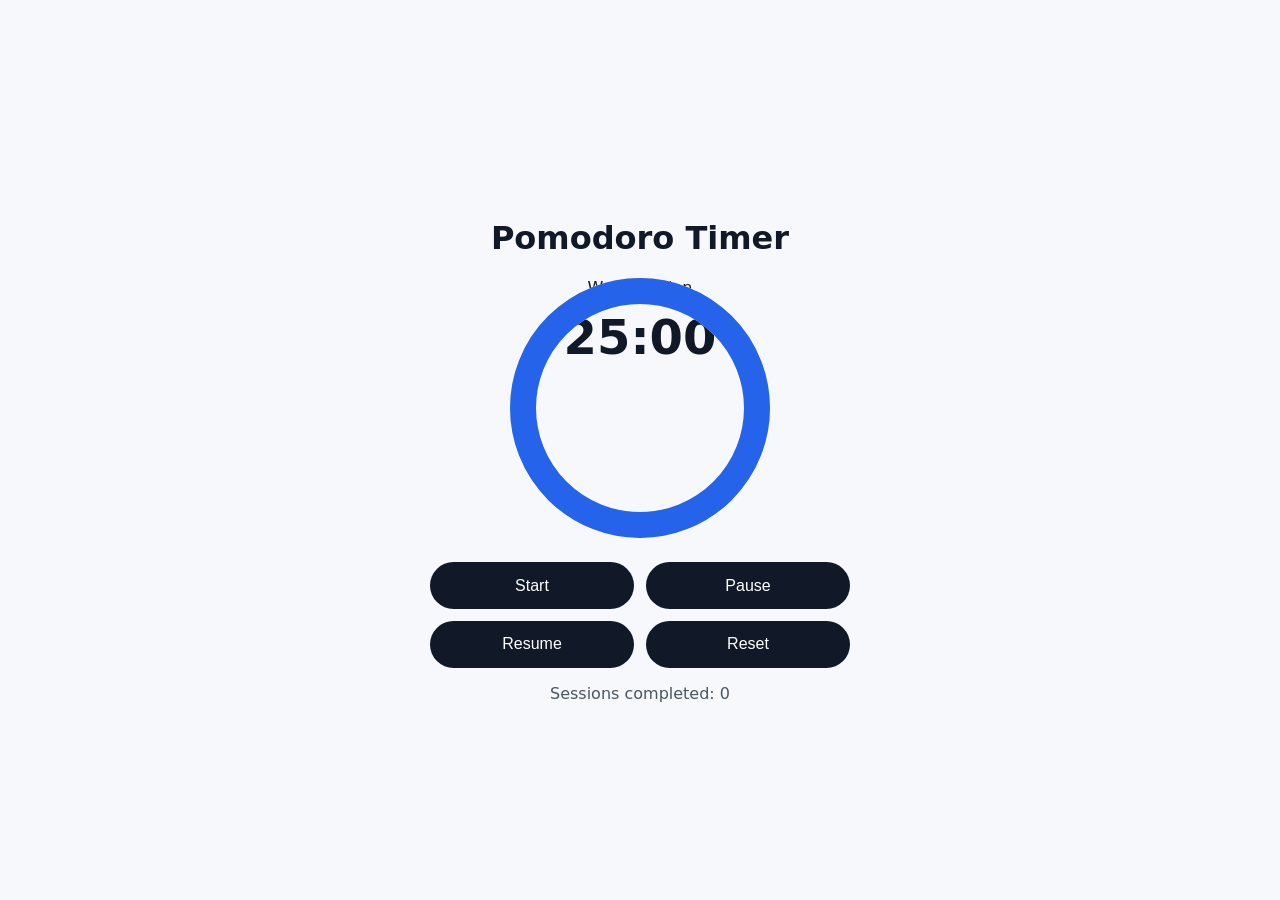
==== index.html @ d5c29efa "Add Pomodoro app scaffold Introduce a basic Pomodoro timer scaffold: add index.html with timer UI (d" ====
<!DOCTYPE html>
<html lang="en">
<head>
  <meta charset="UTF-8">
  <meta name="viewport" content="width=device-width, initial-scale=1.0">
  <title>Pomodoro Timer</title>
  <link rel="stylesheet" href="style.css">
</head>
<body>
  <main class="app-shell">
    <header>
      <h1>Pomodoro Timer</h1>
    </header>

    <section class="timer-card">
      <div class="timer-label" id="timer-label">Work session</div>
      <div class="timer-display" id="timer-display">25:00</div>
      <div class="progress-ring" aria-hidden="true">
        <svg viewBox="0 0 120 120">
          <circle class="progress-ring__background" cx="60" cy="60" r="54"></circle>
          <circle class="progress-ring__foreground" cx="60" cy="60" r="54"></circle>
        </svg>
      </div>
    </section>

    <section class="controls">
      <button id="start-button" type="button">Start</button>
      <button id="pause-button" type="button">Pause</button>
      <button id="resume-button" type="button">Resume</button>
      <button id="reset-button" type="button">Reset</button>
    </section>

    <section class="session-counter">
      <span>Sessions completed:</span>
      <span id="session-count">0</span>
    </section>
  </main>

  <script src="app.js"></script>
</body>
</html>
---- style.css ----
body {
  margin: 0;
  font-family: system-ui, sans-serif;
  background: #f6f8fb;
  color: #111827;
  display: flex;
  align-items: center;
  justify-content: center;
  min-height: 100vh;
}

.app-shell {
  width: min(100%, 420px);
  padding: 24px;
  text-align: center;
}

.timer-card {
  margin: 0 auto 24px;
  position: relative;
  width: 260px;
  height: 260px;
}

.timer-label {
  font-size: 1rem;
  margin-bottom: 0.75rem;
}

.timer-display {
  font-size: 3rem;
  font-weight: 700;
  margin-bottom: 1rem;
}

.progress-ring {
  position: absolute;
  inset: 0;
  display: grid;
  place-items: center;
}

.progress-ring svg {
  width: 100%;
  height: 100%;
  transform: rotate(-90deg);
}

.progress-ring circle {
  fill: none;
  stroke-width: 12;
}

.progress-ring__background {
  stroke: #e5e7eb;
}

.progress-ring__foreground {
  stroke: #2563eb;
  stroke-dasharray: 339.292;
  stroke-dashoffset: 0;
  transition: stroke-dashoffset 0.3s ease;
}

.controls {
  display: grid;
  gap: 0.75rem;
  grid-template-columns: repeat(2, minmax(0, 1fr));
  margin-bottom: 1rem;
}

.controls button {
  padding: 0.9rem 1rem;
  border: none;
  border-radius: 999px;
  background: #111827;
  color: #ffffff;
  font-size: 1rem;
  cursor: pointer;
}

.session-counter {
  font-size: 1rem;
  color: #4b5563;
}
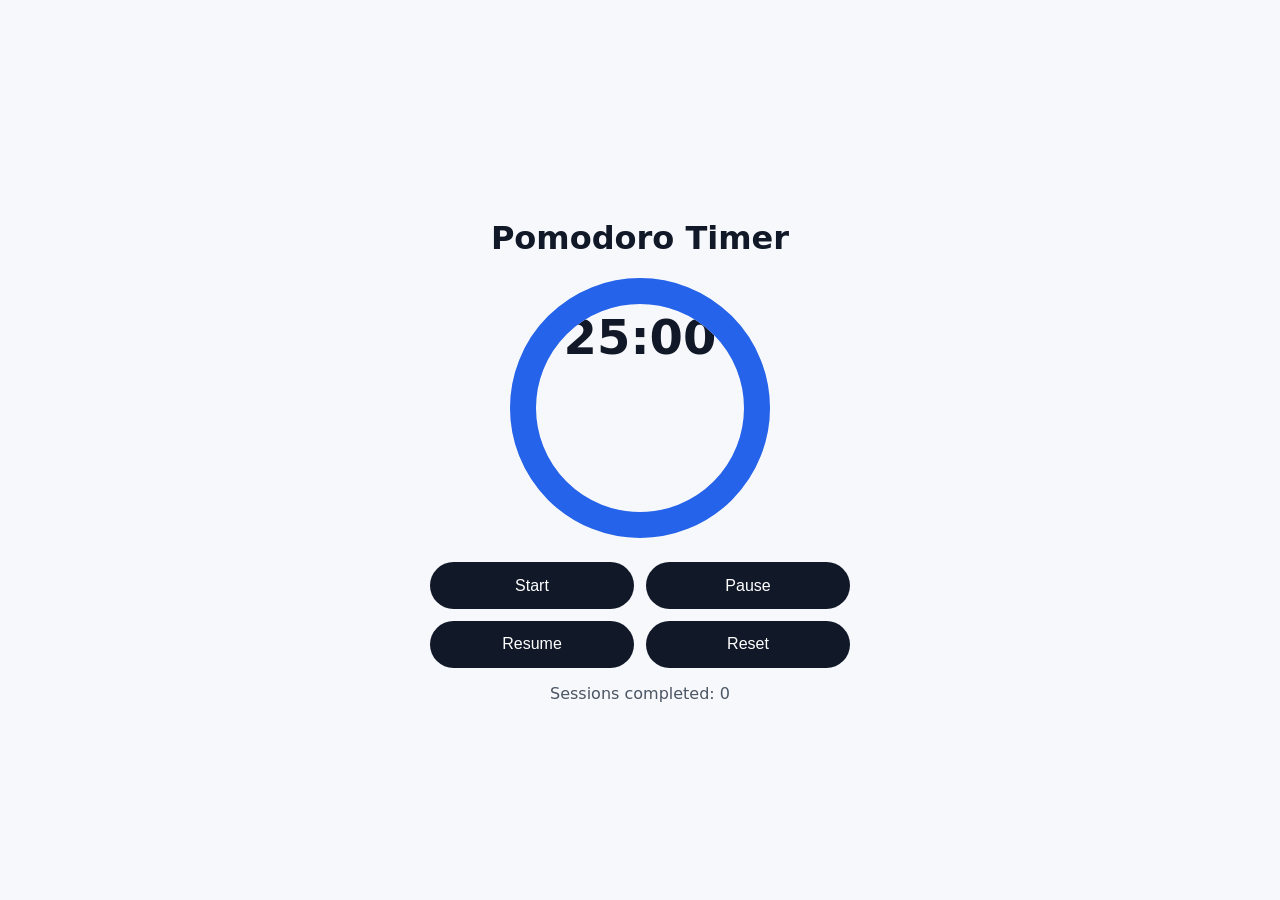
==== commit eb55f1ef: "Add break phase and dynamic timer label Introduce BREAK_DURATION_SECONDS and make the timer cycle be" ====
--- a/index.html
+++ b/index.html
@@ -13,7 +13,7 @@
     </header>
 
     <section class="timer-card">
-      <div class="timer-label" id="timer-label">Work session</div>
+      <div class="timer-label" id="timer-label">Work</div>
       <div class="timer-display" id="timer-display">25:00</div>
       <div class="progress-ring" aria-hidden="true">
         <svg viewBox="0 0 120 120">
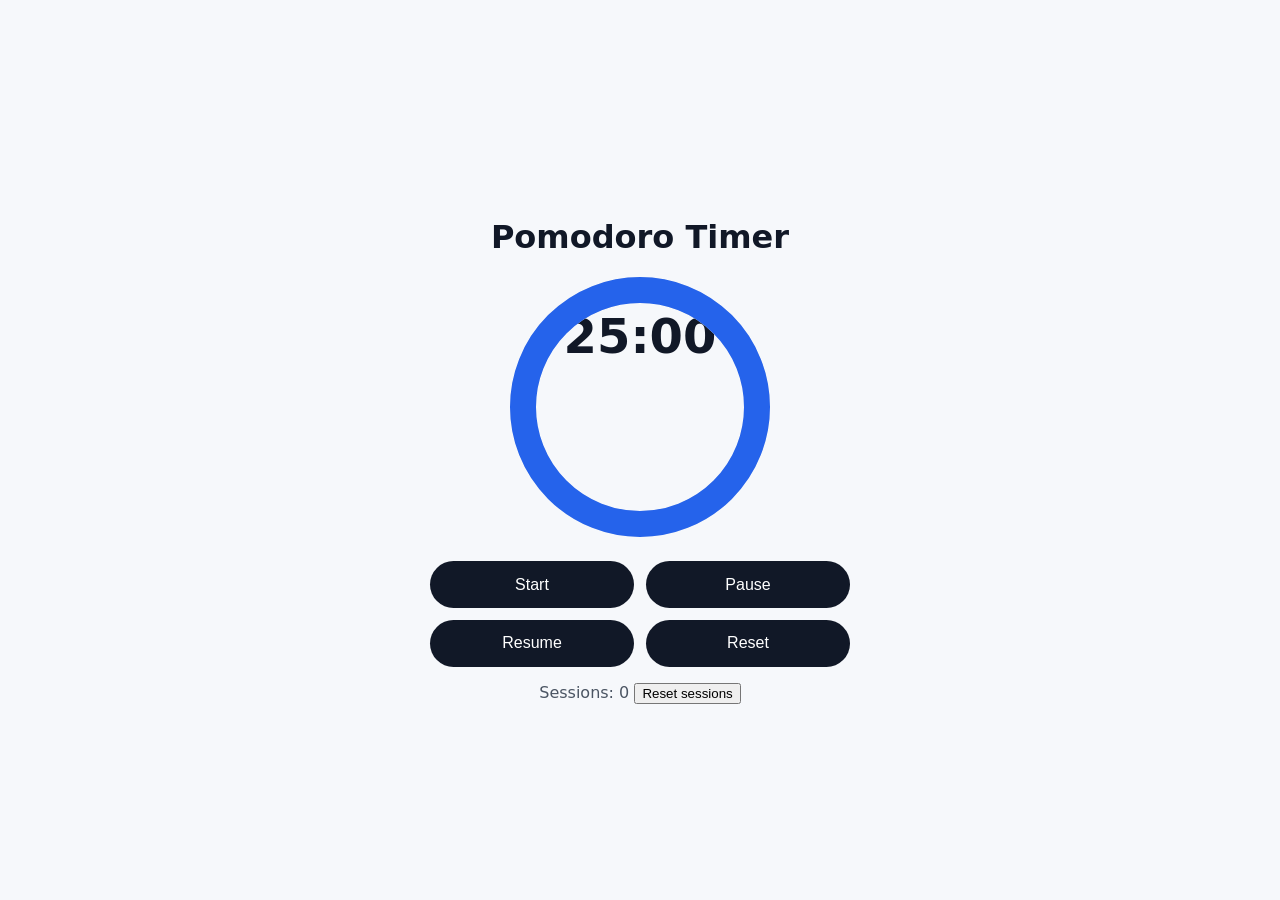
==== commit 8c4fd532: "Add persistent Pomodoro session counter Track completed work sessions and persist the count in local" ====
--- a/index.html
+++ b/index.html
@@ -31,8 +31,9 @@
     </section>
 
     <section class="session-counter">
-      <span>Sessions completed:</span>
+      <span>Sessions:</span>
       <span id="session-count">0</span>
+      <button id="reset-sessions-button" type="button">Reset sessions</button>
     </section>
   </main>
 
--- a/style.css
+++ b/style.css
@@ -57,9 +57,13 @@
 
 .progress-ring__foreground {
   stroke: #2563eb;
-  stroke-dasharray: 339.292;
   stroke-dashoffset: 0;
   transition: stroke-dashoffset 0.3s ease;
+  stroke-linecap: round;
+}
+
+.progress-ring {
+  pointer-events: none;
 }
 
 .controls {
